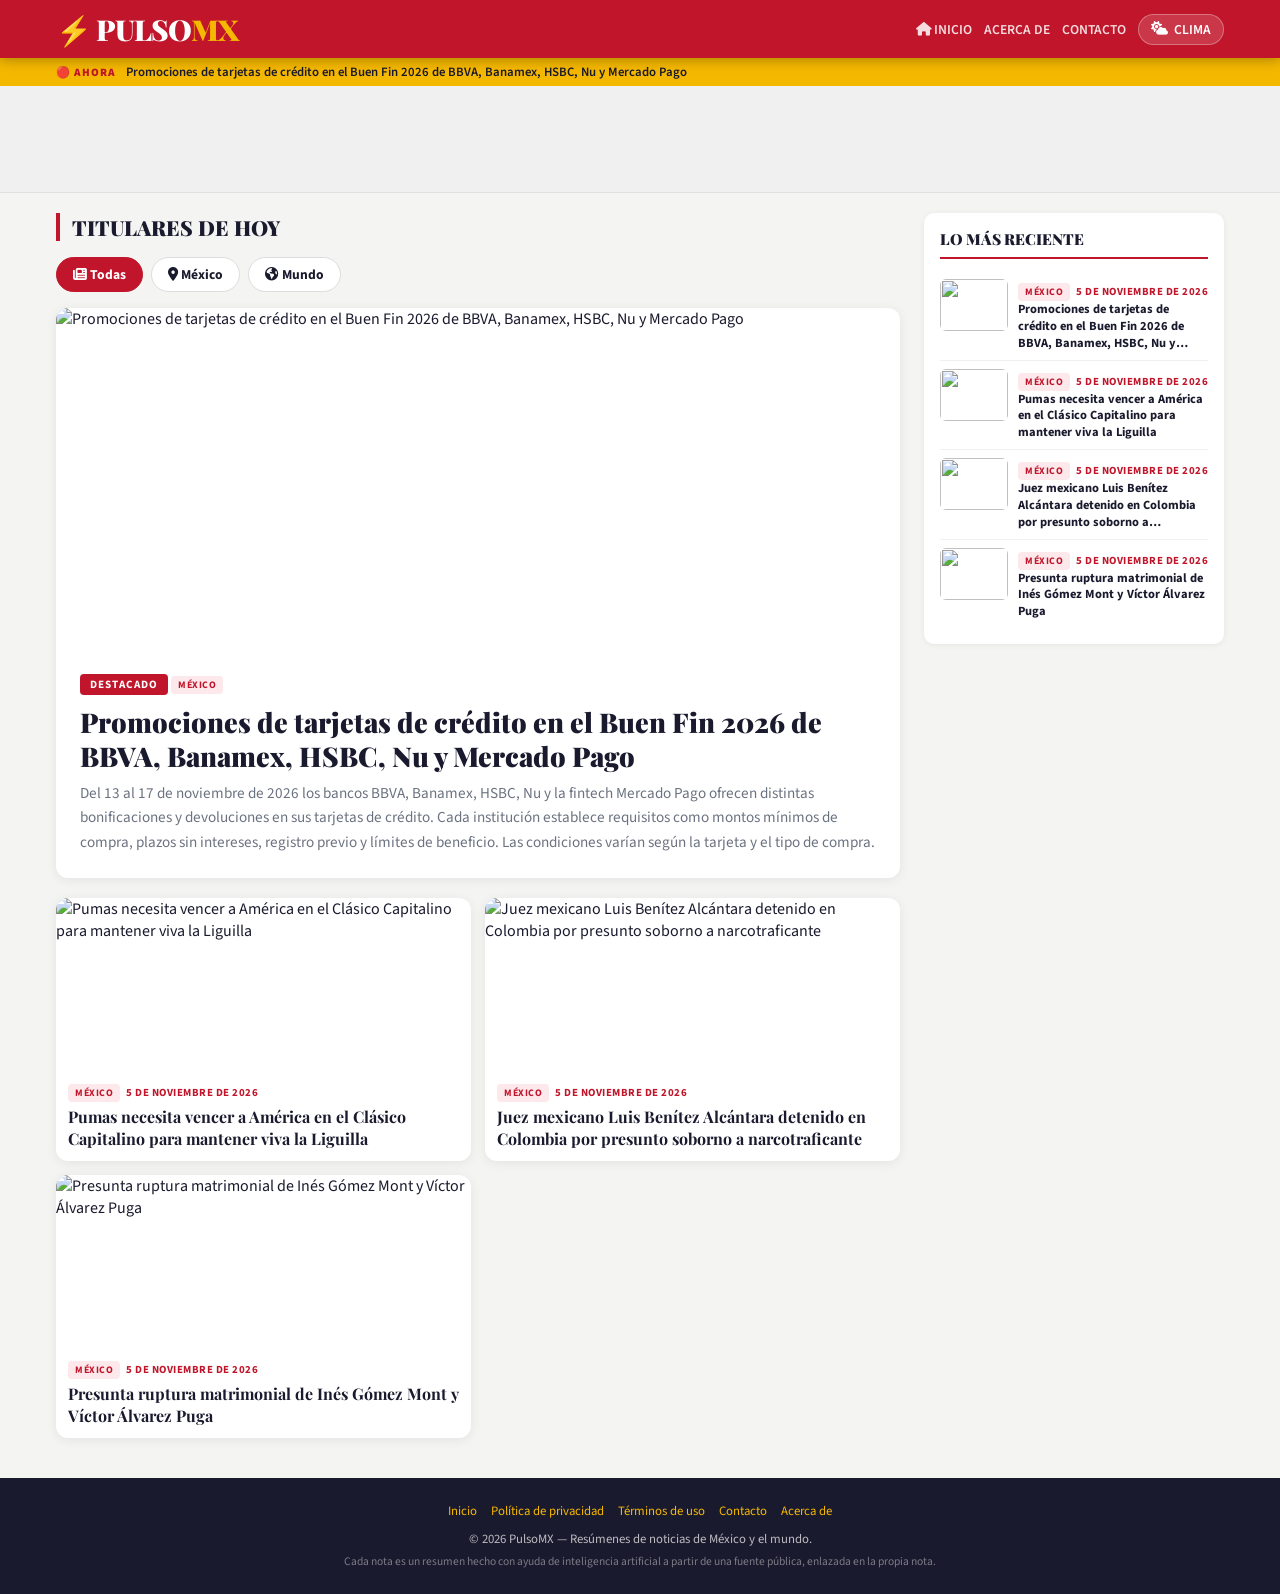
==== index.html @ 584ede92 "Noticias del mundo: secciones México y Mundo (2 + 2 por hora) Co-Authored-By: Claude Opus 5.5 <norep" ====
<!DOCTYPE html>
<html lang="es">
<head>
    <meta charset="UTF-8">
    <meta name="viewport" content="width=device-width, initial-scale=1.0">
    <title>PulsoMX | Noticias de México y el mundo</title>
    <meta name="description" content="PulsoMX: resúmenes de las noticias más importantes de México y el mundo, actualizados cada hora, con enlace a la fuente original.">
    <meta name="robots" content="index, follow">
    <meta property="og:type" content="website">
    <meta property="og:site_name" content="PulsoMX">
    <meta property="og:title" content="PulsoMX | Noticias de México y el mundo">
    <meta property="og:description" content="Resúmenes de las noticias más importantes de México y el mundo, actualizados cada hora.">
    <link rel="icon" href="data:image/svg+xml,%3Csvg xmlns='http://www.w3.org/2000/svg' viewBox='0 0 100 100'%3E%3Ctext y='.9em' font-size='90'%3E⚡%3C/text%3E%3C/svg%3E">
    <link rel="preconnect" href="https://fonts.googleapis.com">
    <link href="https://fonts.googleapis.com/css2?family=Playfair+Display:wght@700;900&family=Source+Sans+3:wght@400;600;700&display=swap" rel="stylesheet">
    <link rel="stylesheet" href="https://cdnjs.cloudflare.com/ajax/libs/font-awesome/6.4.0/css/all.min.css">
    <link rel="stylesheet" href="assets/estilos.css">
    <script async src="https://pagead2.googlesyndication.com/pagead/js/adsbygoogle.js?client=ca-pub-2125166334282472" crossorigin="anonymous"></script>
    <script src="assets/comun.js"></script>
</head>
<body>
    <div id="bloqueo"><div class="caja">
        <div class="bq-icono"></div><h2 class="bq-titulo"></h2><p class="bq-texto"></p>
        <button type="button" onclick="location.reload()">Ya lo desactivé — Reintentar</button>
    </div></div>

    <header>
        <div class="header-inner">
            <a href="index.html" class="logo">⚡ PULSO<span>MX</span></a>
            <nav class="header-nav">
                <a href="index.html"><i class="fa-solid fa-house"></i> <span class="hide-xs">Inicio</span></a>
                <a href="acerca.html" class="hide-xs">Acerca de</a>
                <a href="contacto.html" class="hide-xs">Contacto</a>
                <a href="clima.html" class="btn-clima"><i class="fa-solid fa-cloud-sun"></i> <span>Clima</span></a>
            </nav>
        </div>
    </header>

    <div class="ahora"><div class="ahora-inner"><b>🔴 Ahora</b><span id="ahora-texto">Cargando titulares...</span></div></div>

    <div class="ad-top"><div data-anuncio="728"></div><div data-anuncio="320"></div></div>

    <div class="contenedor">
        <main>
            <p class="titulo-seccion">Titulares de hoy</p>
            <div class="pestanas" role="group" aria-label="Sección">
                <button type="button" data-seccion="todas" aria-pressed="true"><i class="fa-solid fa-newspaper"></i> Todas</button>
                <button type="button" data-seccion="mexico" aria-pressed="false"><i class="fa-solid fa-location-dot"></i> México</button>
                <button type="button" data-seccion="mundo" aria-pressed="false"><i class="fa-solid fa-earth-americas"></i> Mundo</button>
            </div>
            <div id="destacada">
                <div class="hero-card">
                    <div class="skeleton" style="height:clamp(180px,35vw,340px);"></div>
                    <div class="cuerpo">
                        <div class="skeleton" style="height:18px;width:70px;margin-bottom:10px;"></div>
                        <div class="skeleton" style="height:32px;margin-bottom:8px;"></div>
                        <div class="skeleton" style="height:14px;"></div>
                    </div>
                </div>
            </div>
            <div id="lista" class="news-grid"></div>
        </main>

        <aside class="sidebar">
            <div class="widget">
                <p class="widget-titulo">Lo más reciente</p>
                <div id="lateral"></div>
            </div>
            <div class="ad-sidebar" data-anuncio="320"></div>
        </aside>
    </div>

    <footer>
        <div class="footer-links">
            <a href="index.html">Inicio</a>
            <a href="privacidad.html">Política de privacidad</a>
            <a href="terminos.html">Términos de uso</a>
            <a href="contacto.html">Contacto</a>
            <a href="acerca.html">Acerca de</a>
        </div>
        <p>© <span id="anio">2026</span> PulsoMX — Resúmenes de noticias de México y el mundo.</p>
        <p style="margin-top:5px;font-size:.72rem;opacity:.6;">Cada nota es un resumen hecho con ayuda de inteligencia artificial a partir de una fuente pública, enlazada en la propia nota.</p>
    </footer>

    <script>
        var todas = [];
        var e = Pulso.esc;
        var enlace = function (n) { return 'noticia.html?id=' + encodeURIComponent(n.id); };
        var etiqueta = function (n) {
            return '<span class="etiqueta-region' + (Pulso.seccionDe(n) === 'mundo' ? ' mundo' : '') + '">' + e(Pulso.etiquetaDe(n)) + '</span>';
        };

        function seccionActual() {
            var s = location.hash.replace('#', '');
            return s === 'mexico' || s === 'mundo' ? s : 'todas';
        }

        function pintar() {
            var seccion = seccionActual();
            document.querySelectorAll('.pestanas button').forEach(function (b) {
                b.setAttribute('aria-pressed', String(b.getAttribute('data-seccion') === seccion));
            });
            var noticias = seccion === 'todas' ? todas : todas.filter(function (n) { return Pulso.seccionDe(n) === seccion; });
            var destacada = document.getElementById('destacada');
            var cuadricula = document.getElementById('lista');
            if (!noticias.length) {
                destacada.innerHTML = '';
                cuadricula.innerHTML = '<p class="mensaje-vacio">' + (todas.length
                    ? 'Todavía no hay noticias en esta sección. El robot agrega nuevas cada hora.'
                    : 'Esperando la primera actualización automática de noticias…') + '</p>';
                return;
            }

            var h = noticias[0];
            destacada.innerHTML =
                '<a href="' + enlace(h) + '" class="hero-card">' +
                    '<img src="' + e(Pulso.imagenDe(h)) + '" alt="' + e(h.titulo) + '" referrerpolicy="no-referrer">' +
                    '<div class="cuerpo"><span class="etiqueta">Destacado</span> ' + etiqueta(h) +
                    '<h2>' + e(h.titulo) + '</h2><p>' + e(Pulso.soloTexto(h.resumen)) + '</p></div></a>';

            cuadricula.innerHTML = noticias.slice(1).map(function (n) {
                return '<a href="' + enlace(n) + '" class="news-card">' +
                    '<img src="' + e(Pulso.imagenDe(n)) + '" alt="' + e(n.titulo) + '" loading="lazy" referrerpolicy="no-referrer">' +
                    '<div class="cuerpo">' + etiqueta(n) + '<span class="fecha">' + e(Pulso.fechaBonita(n.fecha)) + '</span>' +
                    '<h3>' + e(n.titulo) + '</h3></div></a>';
            }).join('');
        }

        document.querySelectorAll('.pestanas button').forEach(function (b) {
            b.addEventListener('click', function () {
                var s = b.getAttribute('data-seccion');
                history.replaceState(null, '', s === 'todas' ? location.pathname : '#' + s);
                pintar();
            });
        });
        window.addEventListener('hashchange', pintar);

        Pulso.cargarNoticias().then(function (lista) {
            todas = lista.slice().reverse();
            document.getElementById('ahora-texto').textContent = todas.length ? todas[0].titulo : 'Pronto habrá noticias nuevas.';
            document.getElementById('lateral').innerHTML = todas.slice(0, 5).map(function (n) {
                return '<a href="' + enlace(n) + '" class="item-lateral">' +
                    '<img src="' + e(Pulso.imagenDe(n)) + '" alt="" loading="lazy" referrerpolicy="no-referrer">' +
                    '<div>' + etiqueta(n) + '<span class="fecha">' + e(Pulso.fechaBonita(n.fecha)) + '</span><h4>' + e(n.titulo) + '</h4></div></a>';
            }).join('');
            pintar();
        }).catch(function () {
            document.getElementById('destacada').innerHTML = '';
            document.getElementById('lista').innerHTML = '<p class="mensaje-vacio">No se pudieron cargar las noticias. Intenta de nuevo en un momento.</p>';
        });
    </script>
</body>
</html>
---- assets/estilos.css ----
:root { --rojo:#c0152a; --rojo-oscuro:#8b0f1e; --amarillo:#f5b800; --gris:#f4f4f2; --texto:#1a1a2e; --texto-suave:#6b7280; }
*,*::before,*::after { box-sizing:border-box; margin:0; padding:0; }
html { -webkit-text-size-adjust:100%; text-size-adjust:100%; }
body { font-family:'Source Sans 3',sans-serif; background:var(--gris); color:var(--texto); min-width:320px; overflow-x:hidden; }
img { max-width:100%; height:auto; display:block; }

/* Encabezado */
header { background:var(--rojo); position:sticky; top:0; z-index:100; box-shadow:0 2px 12px rgba(0,0,0,.3); }
.header-inner { max-width:1200px; margin:0 auto; display:flex; align-items:center; justify-content:space-between; padding:10px 16px; gap:12px; }
.logo { font-family:'Playfair Display',serif; font-size:clamp(1.2rem,4vw,1.8rem); font-weight:900; color:#fff; text-decoration:none; letter-spacing:-1px; white-space:nowrap; flex-shrink:0; }
.logo span { color:var(--amarillo); }
.header-nav { display:flex; gap:12px; align-items:center; flex-wrap:wrap; justify-content:flex-end; }
.header-nav a { color:rgba(255,255,255,.85); text-decoration:none; font-size:clamp(.7rem,2vw,.85rem); font-weight:600; text-transform:uppercase; white-space:nowrap; }
.header-nav a:hover { color:var(--amarillo); }
.btn-clima { background:rgba(255,255,255,.15); border:1px solid rgba(255,255,255,.3); color:#fff!important; padding:5px 12px; border-radius:20px; display:flex; align-items:center; gap:6px; }
@media (max-width:480px) { .header-nav .hide-xs { display:none; } }

/* Anuncios */
.ad-top { text-align:center; padding:8px; background:#f0f0f0; border-bottom:1px solid #e0e0e0; overflow:hidden; min-height:10px; }
.ad-top [data-anuncio="728"] { display:flex; justify-content:center; }
.ad-top [data-anuncio="320"] { display:none; justify-content:center; }
@media (max-width:767px) { .ad-top [data-anuncio="728"] { display:none; } .ad-top [data-anuncio="320"] { display:flex; } }
.ad-sidebar { display:flex; justify-content:center; overflow:hidden; margin-bottom:18px; }
.ad-nativo { margin:24px 0; overflow:hidden; }

/* Diseño */
.contenedor { max-width:1200px; margin:20px auto; padding:0 16px; display:grid; grid-template-columns:minmax(0,1fr) 300px; gap:24px; }
@media (max-width:960px) { .contenedor { grid-template-columns:minmax(0,1fr); } .sidebar { display:none; } }
.titulo-seccion { font-family:'Playfair Display',serif; font-size:clamp(1rem,3vw,1.3rem); font-weight:900; border-left:4px solid var(--rojo); padding-left:12px; margin-bottom:16px; text-transform:uppercase; }

/* Tarjetas */
.hero-card, .news-card, .related-card { background:#fff; border-radius:12px; overflow:hidden; box-shadow:0 2px 12px rgba(0,0,0,.07); text-decoration:none; color:inherit; display:block; transition:transform .2s, box-shadow .2s; }
.hero-card:hover, .news-card:hover, .related-card:hover { transform:translateY(-2px); box-shadow:0 8px 24px rgba(0,0,0,.12); }
.hero-card { margin-bottom:20px; }
.hero-card img { width:100%; height:clamp(180px,35vw,340px); object-fit:cover; }
.hero-card .cuerpo { padding:clamp(14px,3vw,24px); }
.etiqueta { background:var(--rojo); color:#fff; font-size:.7rem; font-weight:700; letter-spacing:1px; text-transform:uppercase; padding:3px 10px; border-radius:4px; display:inline-block; margin-bottom:10px; }
.hero-card h2 { font-family:'Playfair Display',serif; font-size:clamp(1.1rem,3.5vw,1.7rem); font-weight:900; line-height:1.25; margin-bottom:8px; }
.hero-card p { color:var(--texto-suave); font-size:clamp(.82rem,2vw,.95rem); line-height:1.6; display:-webkit-box; -webkit-line-clamp:3; -webkit-box-orient:vertical; overflow:hidden; }
.news-grid, .related-grid { display:grid; grid-template-columns:repeat(2,minmax(0,1fr)); gap:14px; }
@media (max-width:500px) { .news-grid, .related-grid { grid-template-columns:minmax(0,1fr); } }
.news-card img, .related-card img { width:100%; height:clamp(130px,20vw,170px); object-fit:cover; }
.news-card .cuerpo, .related-card .cuerpo { padding:12px; }
.fecha { font-size:.68rem; color:var(--rojo); font-weight:700; text-transform:uppercase; letter-spacing:.5px; }
.news-card h3, .related-card h4 { font-family:'Playfair Display',serif; font-size:clamp(.85rem,2.2vw,1rem); font-weight:700; line-height:1.35; margin-top:4px; display:-webkit-box; -webkit-line-clamp:3; -webkit-box-orient:vertical; overflow:hidden; }

/* Pestañas de sección */
.pestanas { display:flex; gap:8px; margin-bottom:16px; flex-wrap:wrap; }
.pestanas button { font:inherit; font-weight:700; font-size:.85rem; padding:7px 16px; border-radius:20px; border:1px solid #ddd; background:#fff; color:var(--texto); cursor:pointer; }
.pestanas button[aria-pressed="true"] { background:var(--rojo); border-color:var(--rojo); color:#fff; }
.etiqueta-region { display:inline-block; font-size:.62rem; font-weight:700; text-transform:uppercase; letter-spacing:.5px; padding:2px 7px; border-radius:4px; background:#fde8eb; color:var(--rojo); margin-right:6px; }
.etiqueta-region.mundo { background:#e6effd; color:#1d4ed8; }

/* Barra lateral */
.widget { background:#fff; border-radius:10px; padding:16px; margin-bottom:18px; box-shadow:0 1px 6px rgba(0,0,0,.06); }
.widget-titulo { font-family:'Playfair Display',serif; font-size:.95rem; font-weight:900; border-bottom:2px solid var(--rojo); padding-bottom:8px; margin-bottom:12px; text-transform:uppercase; }
.item-lateral { display:flex; gap:10px; align-items:flex-start; padding:8px 0; border-bottom:1px solid #f0f0f0; text-decoration:none; color:inherit; }
.item-lateral:last-child { border-bottom:none; }
.item-lateral img { width:68px; height:52px; object-fit:cover; border-radius:6px; flex-shrink:0; }
.item-lateral h4 { font-size:.78rem; font-weight:700; line-height:1.35; display:-webkit-box; -webkit-line-clamp:3; -webkit-box-orient:vertical; overflow:hidden; }

/* Barra "Ahora" */
.ahora { background:var(--amarillo); padding:5px 0; overflow:hidden; }
.ahora-inner { max-width:1200px; margin:0 auto; padding:0 16px; display:flex; gap:10px; align-items:center; }
.ahora b { font-weight:900; font-size:.7rem; text-transform:uppercase; letter-spacing:1px; color:var(--rojo); flex-shrink:0; }
.ahora span { font-size:.8rem; font-weight:600; white-space:nowrap; overflow:hidden; text-overflow:ellipsis; min-width:0; }

/* Páginas de texto (privacidad, términos...) */
.pagina-texto { max-width:820px; margin:24px auto; padding:clamp(18px,4vw,36px); background:#fff; border-radius:12px; box-shadow:0 2px 12px rgba(0,0,0,.07); line-height:1.75; }
.pagina-texto h1 { font-family:'Playfair Display',serif; font-size:clamp(1.4rem,4vw,2rem); margin-bottom:6px; }
.pagina-texto h2 { font-family:'Playfair Display',serif; font-size:1.15rem; margin:22px 0 8px; }
.pagina-texto p, .pagina-texto li { margin-bottom:10px; color:#2d2d2d; }
.pagina-texto ul { padding-left:22px; }
.pagina-texto a { color:var(--rojo); }
.pagina-texto .nota { color:var(--texto-suave); font-size:.85rem; }

/* Pie */
footer { background:var(--texto); color:rgba(255,255,255,.7); margin-top:40px; padding:24px 16px; text-align:center; font-size:clamp(.72rem,2vw,.8rem); }
footer a { color:var(--amarillo); text-decoration:none; }
.footer-links { display:flex; justify-content:center; gap:14px; margin-bottom:10px; flex-wrap:wrap; }

/* Cargando */
.skeleton { background:linear-gradient(90deg,#e0e0e0 25%,#ebebeb 50%,#e0e0e0 75%); background-size:200% 100%; animation:brillo 1.5s infinite; border-radius:8px; }
@keyframes brillo { 0% { background-position:200% 0; } 100% { background-position:-200% 0; } }
.mensaje-vacio { color:#888; padding:40px 16px; text-align:center; grid-column:1/-1; }

/* Aviso de bloqueador / VPN */
#bloqueo { display:none; position:fixed; inset:0; background:rgba(15,23,42,.97); z-index:999999; align-items:center; justify-content:center; padding:20px; }
#bloqueo.activo { display:flex; }
#bloqueo .caja { background:#1e293b; border:1px solid #334155; border-radius:20px; padding:36px 28px; max-width:440px; width:100%; text-align:center; color:#f1f5f9; }
#bloqueo .bq-icono { font-size:3rem; margin-bottom:12px; }
#bloqueo .bq-titulo { font-size:1.4rem; font-weight:800; margin-bottom:10px; }
#bloqueo .bq-texto { color:#94a3b8; font-size:.9rem; line-height:1.5; margin-bottom:20px; }
#bloqueo button { width:100%; background:#9333ea; color:#fff; font-weight:700; padding:12px; border-radius:12px; border:none; cursor:pointer; font-size:.9rem; }
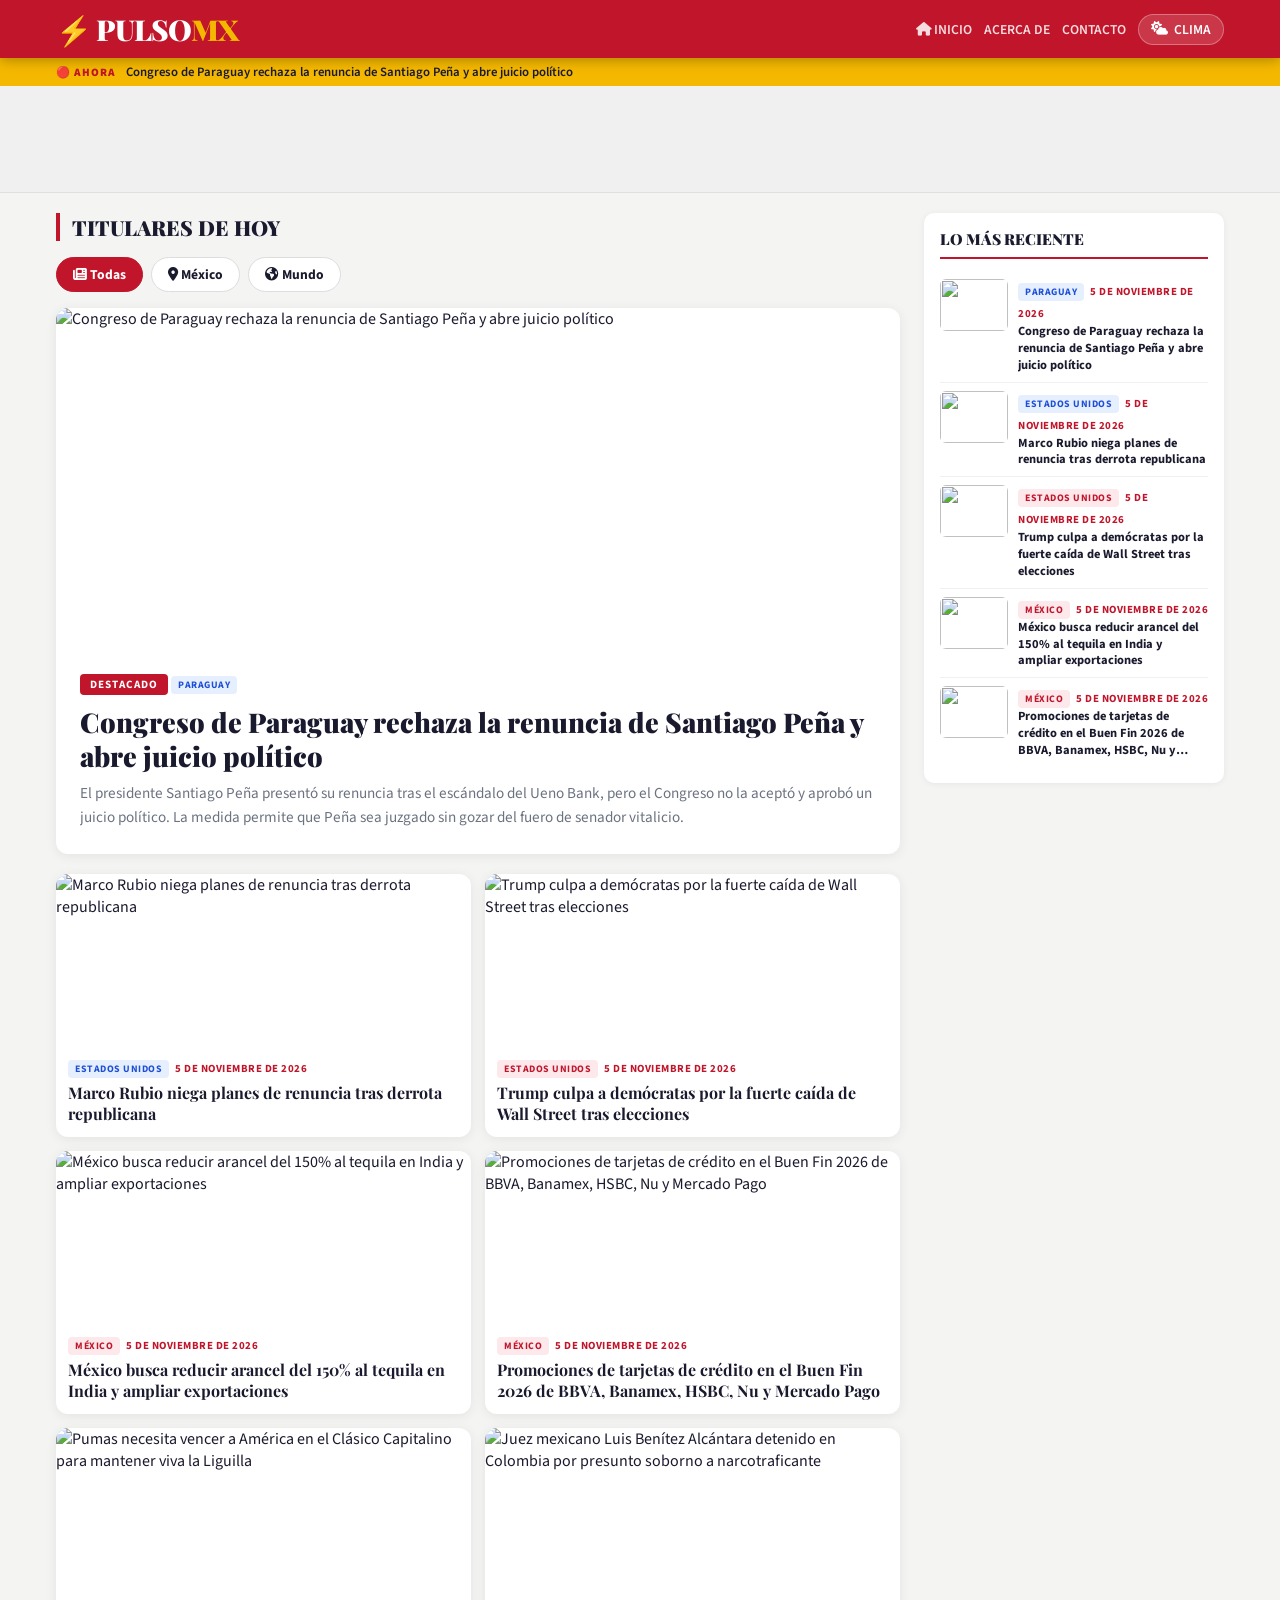
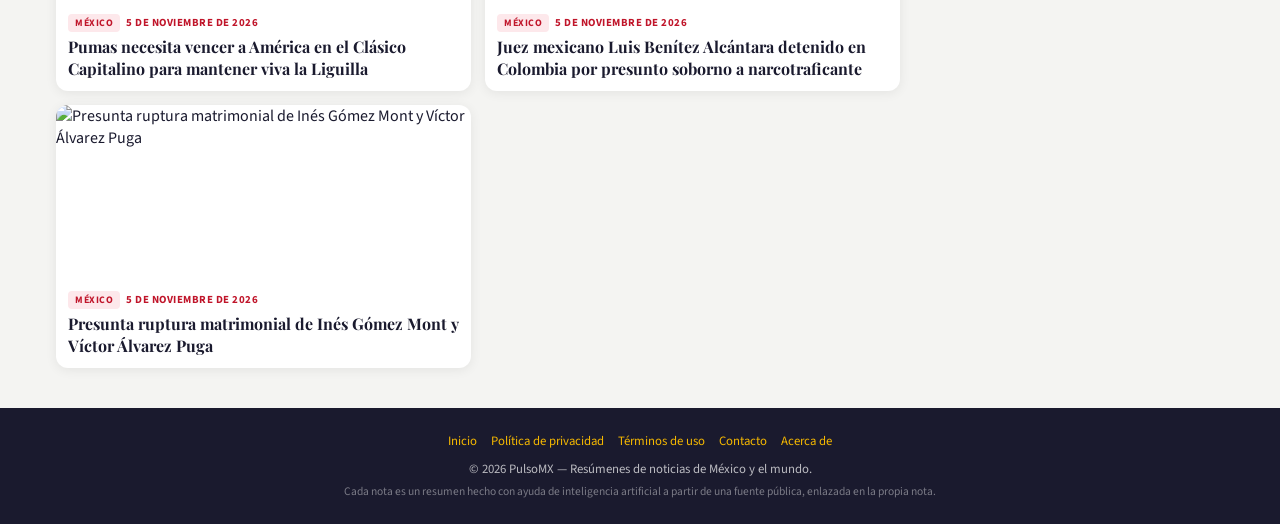
==== commit a89252b9: "Anuncios de la cuenta nueva de Adsterra (banners, nativo y Social Bar) Co-Authored-By: Claude Opus 5" ====
--- a/index.html
+++ b/index.html
@@ -66,7 +66,7 @@
                 <p class="widget-titulo">Lo más reciente</p>
                 <div id="lateral"></div>
             </div>
-            <div class="ad-sidebar" data-anuncio="320"></div>
+            <div class="ad-sidebar" data-anuncio="300"></div>
         </aside>
     </div>
 
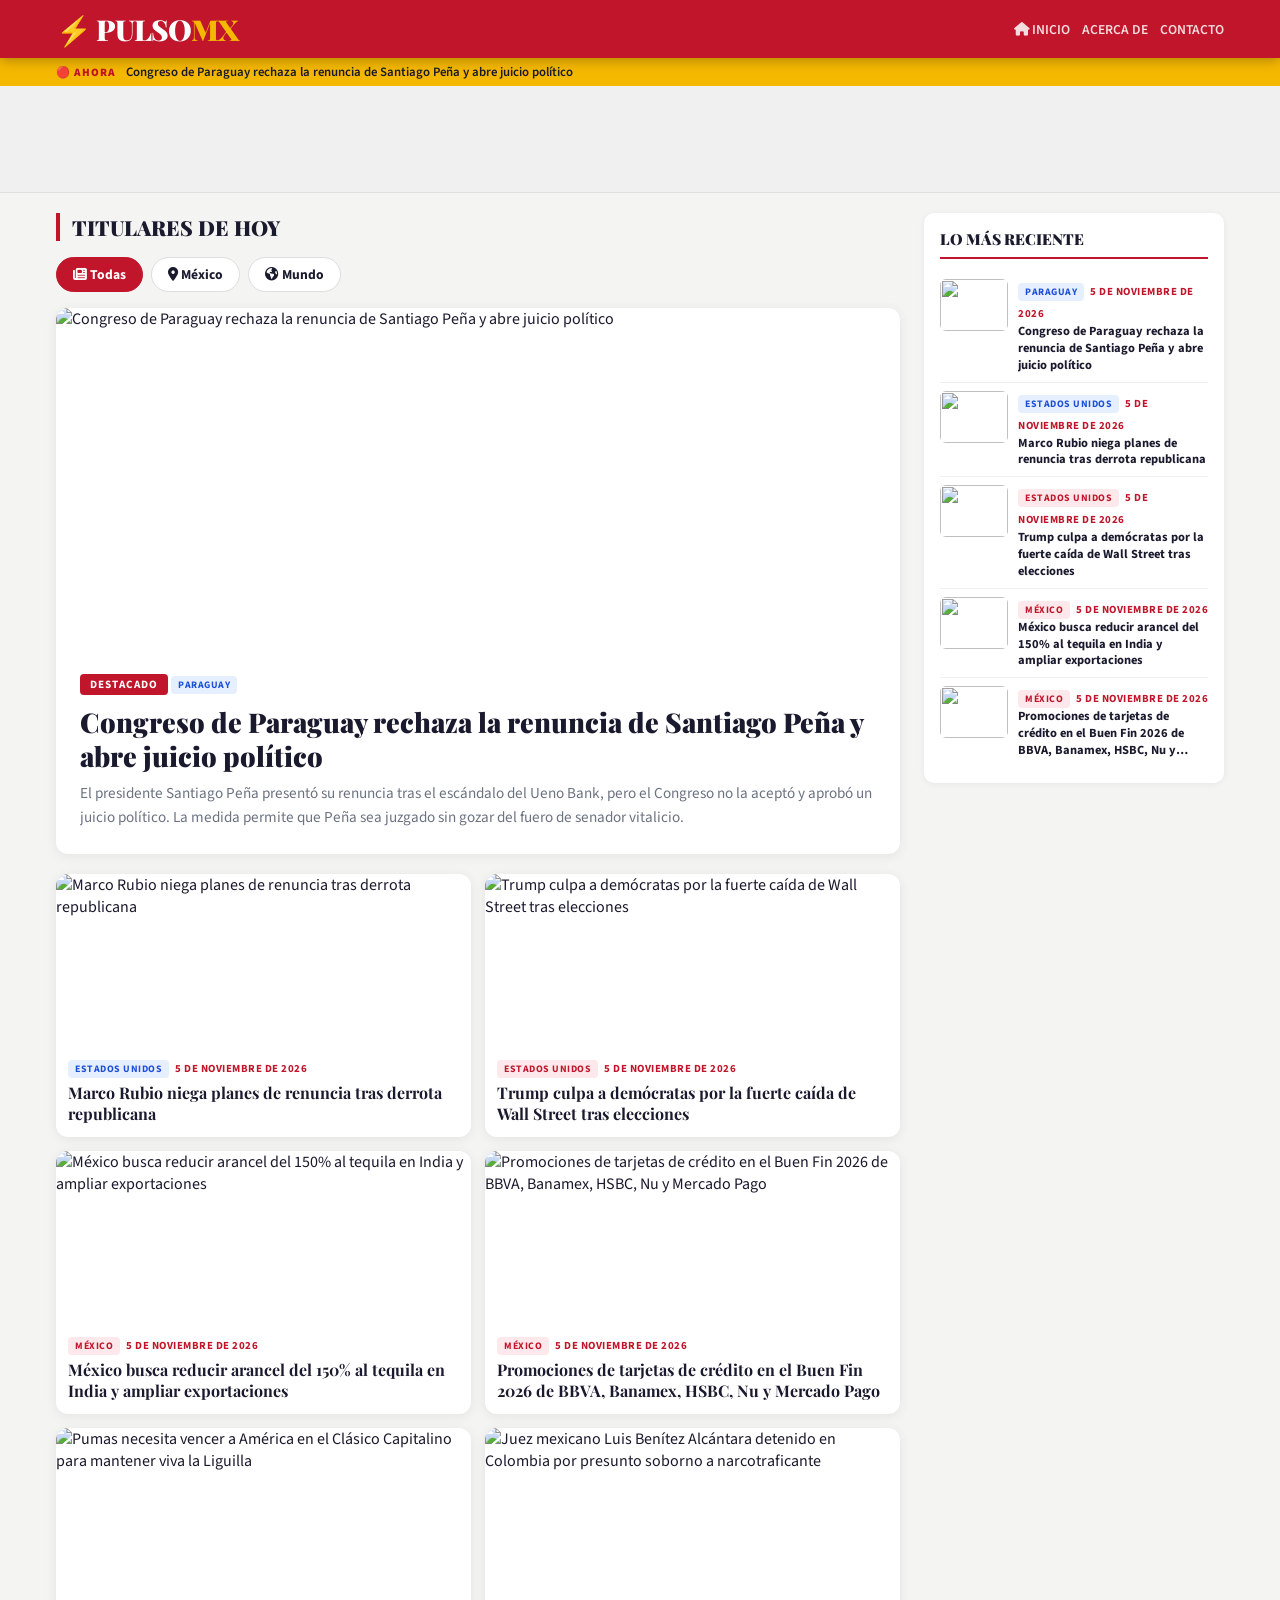
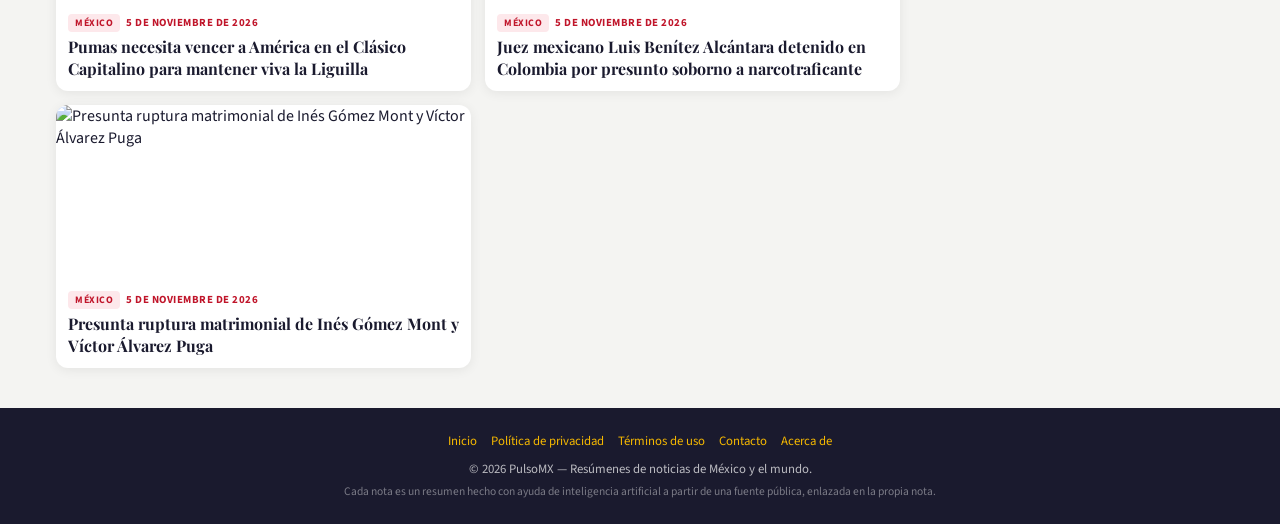
==== commit d46ff597: "Quitar la sección de clima Co-Authored-By: Claude Opus 5.5 <noreply@anthropic.com>" ====
--- a/index.html
+++ b/index.html
@@ -31,7 +31,6 @@
                 <a href="index.html"><i class="fa-solid fa-house"></i> <span class="hide-xs">Inicio</span></a>
                 <a href="acerca.html" class="hide-xs">Acerca de</a>
                 <a href="contacto.html" class="hide-xs">Contacto</a>
-                <a href="clima.html" class="btn-clima"><i class="fa-solid fa-cloud-sun"></i> <span>Clima</span></a>
             </nav>
         </div>
     </header>
--- a/assets/estilos.css
+++ b/assets/estilos.css
@@ -12,7 +12,6 @@
 .header-nav { display:flex; gap:12px; align-items:center; flex-wrap:wrap; justify-content:flex-end; }
 .header-nav a { color:rgba(255,255,255,.85); text-decoration:none; font-size:clamp(.7rem,2vw,.85rem); font-weight:600; text-transform:uppercase; white-space:nowrap; }
 .header-nav a:hover { color:var(--amarillo); }
-.btn-clima { background:rgba(255,255,255,.15); border:1px solid rgba(255,255,255,.3); color:#fff!important; padding:5px 12px; border-radius:20px; display:flex; align-items:center; gap:6px; }
 @media (max-width:480px) { .header-nav .hide-xs { display:none; } }
 
 /* Anuncios */
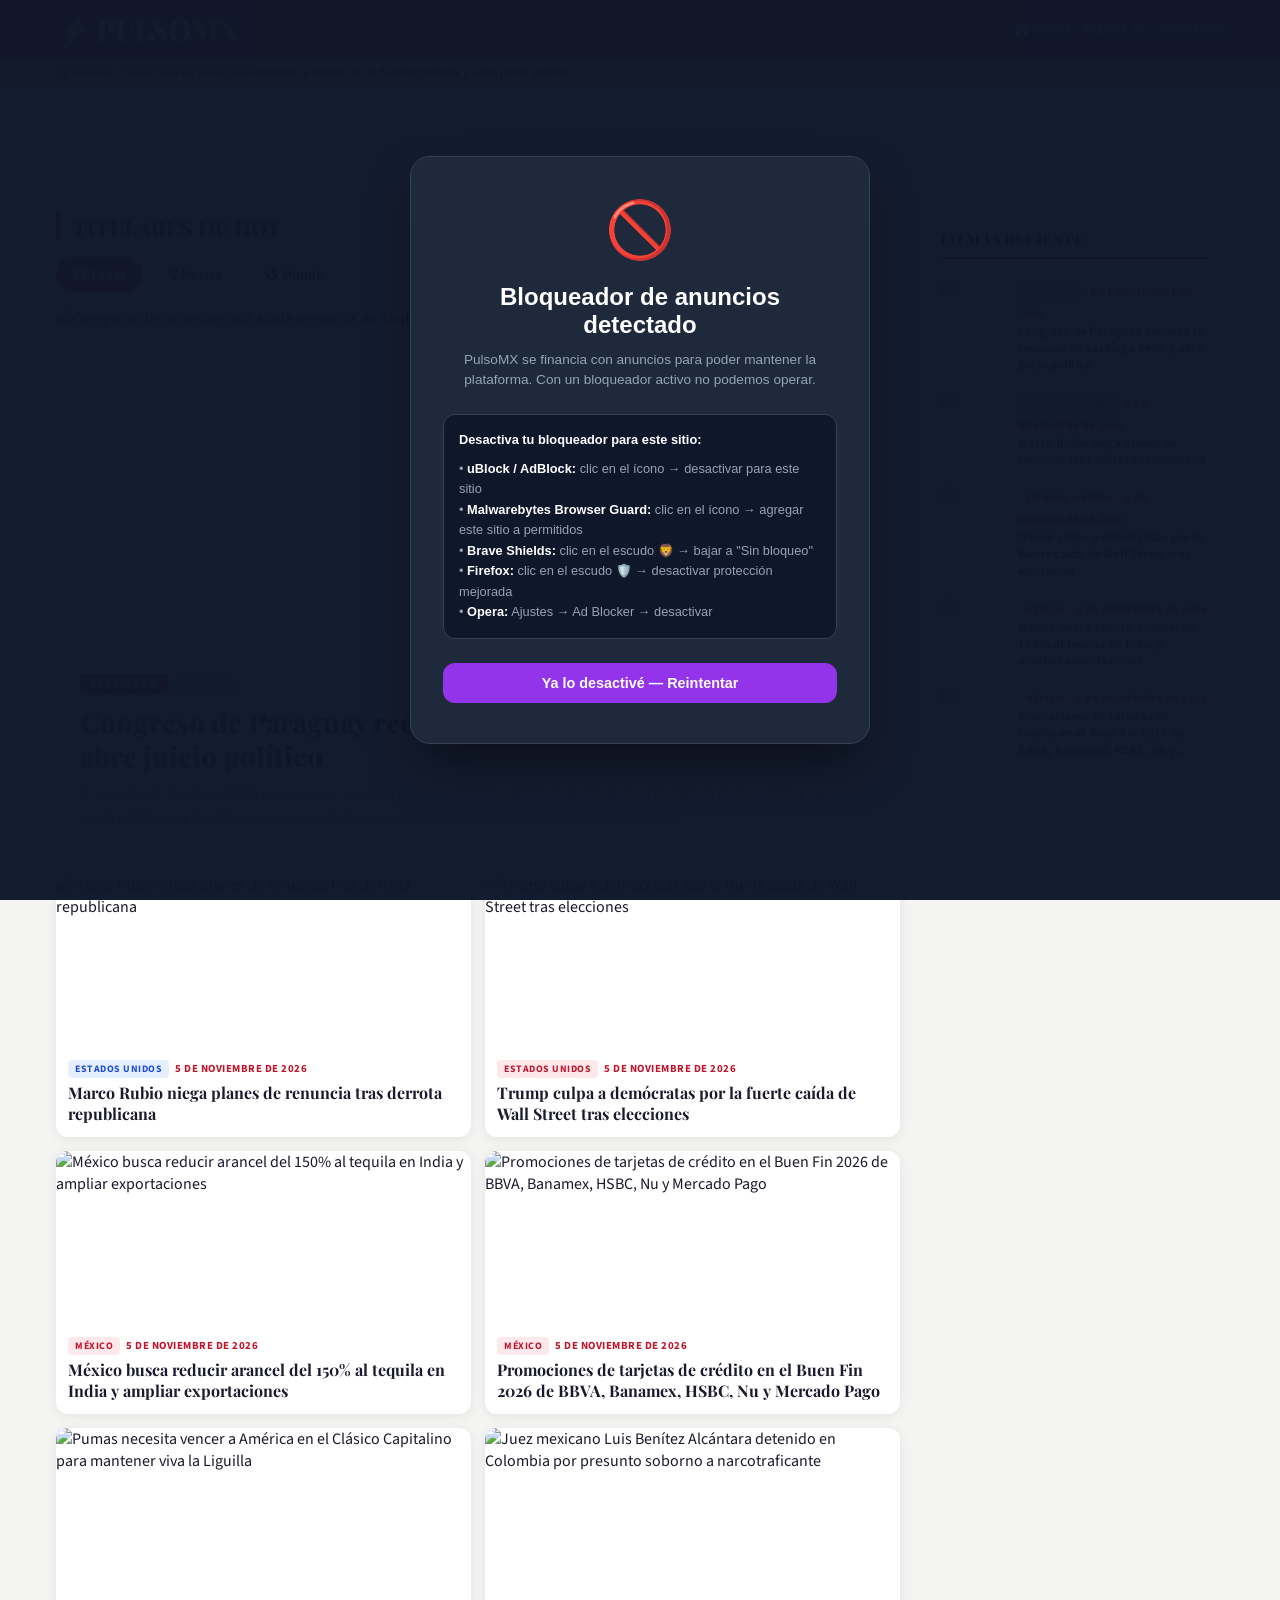
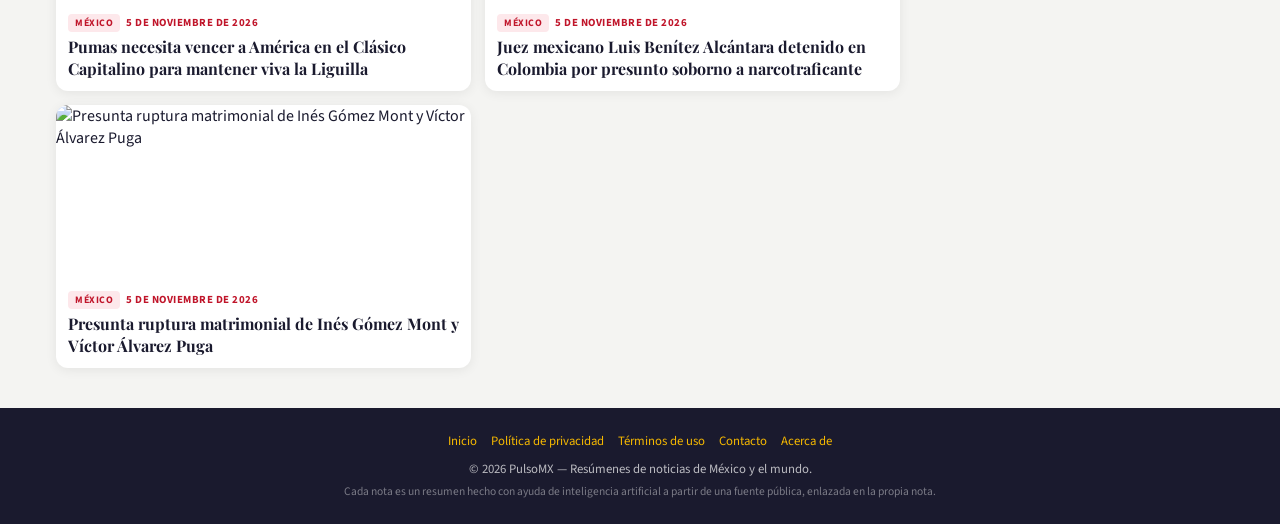
==== commit 1d52b978: "Bloqueo: diseño original y la VPN se revisa primero Co-Authored-By: Claude Opus 5.5 <noreply@anthrop" ====
--- a/index.html
+++ b/index.html
@@ -19,10 +19,15 @@
     <script src="assets/comun.js"></script>
 </head>
 <body>
-    <div id="bloqueo"><div class="caja">
-        <div class="bq-icono"></div><h2 class="bq-titulo"></h2><p class="bq-texto"></p>
-        <button type="button" onclick="location.reload()">Ya lo desactivé — Reintentar</button>
-    </div></div>
+    <div id="bloqueo-overlay">
+        <div id="bloqueo-card">
+            <div id="bloqueo-icono">🛡️</div>
+            <h2 id="bloqueo-titulo">Acceso bloqueado</h2>
+            <p id="bloqueo-mensaje"></p>
+            <div id="bloqueo-instrucciones-box"><p id="bloqueo-instrucciones"></p></div>
+            <button type="button" id="btn-reintentar">Ya lo desactivé — Reintentar</button>
+        </div>
+    </div>
 
     <header>
         <div class="header-inner">
--- a/assets/estilos.css
+++ b/assets/estilos.css
@@ -83,11 +83,15 @@
 @keyframes brillo { 0% { background-position:200% 0; } 100% { background-position:-200% 0; } }
 .mensaje-vacio { color:#888; padding:40px 16px; text-align:center; grid-column:1/-1; }
 
-/* Aviso de bloqueador / VPN */
-#bloqueo { display:none; position:fixed; inset:0; background:rgba(15,23,42,.97); z-index:999999; align-items:center; justify-content:center; padding:20px; }
-#bloqueo.activo { display:flex; }
-#bloqueo .caja { background:#1e293b; border:1px solid #334155; border-radius:20px; padding:36px 28px; max-width:440px; width:100%; text-align:center; color:#f1f5f9; }
-#bloqueo .bq-icono { font-size:3rem; margin-bottom:12px; }
-#bloqueo .bq-titulo { font-size:1.4rem; font-weight:800; margin-bottom:10px; }
-#bloqueo .bq-texto { color:#94a3b8; font-size:.9rem; line-height:1.5; margin-bottom:20px; }
-#bloqueo button { width:100%; background:#9333ea; color:#fff; font-weight:700; padding:12px; border-radius:12px; border:none; cursor:pointer; font-size:.9rem; }
+/* Aviso de bloqueador / VPN (diseño original de PulsoMX) */
+#bloqueo-overlay { display:none; position:fixed; inset:0; overflow-y:auto; background:rgba(15,23,42,.98); z-index:999999; align-items:center; justify-content:center; padding:20px; font-family:sans-serif; }
+#bloqueo-overlay.activo { display:flex; }
+#bloqueo-card { margin:auto; background:#1e293b; border:1px solid #334155; border-radius:20px; padding:40px 32px; max-width:460px; width:100%; text-align:center; color:#f1f5f9; box-shadow:0 25px 50px -12px rgba(0,0,0,.5); }
+#bloqueo-icono { font-size:3.5rem; margin-bottom:1.2rem; }
+#bloqueo-titulo { font-size:1.5rem; font-weight:800; color:#fff; margin-bottom:.7rem; }
+#bloqueo-mensaje { color:#94a3b8; font-size:.85rem; line-height:1.5; margin-bottom:1.5rem; }
+#bloqueo-instrucciones-box { background:#0f172a; border:1px solid #334155; border-radius:12px; padding:15px; font-size:.8rem; color:#94a3b8; text-align:left; margin-bottom:1.5rem; line-height:1.6; }
+#bloqueo-instrucciones-box b, #bloqueo-instrucciones-box strong { color:#fff; }
+#btn-reintentar { width:100%; background:#9333ea; color:#fff; font-weight:bold; padding:12px; border-radius:12px; border:none; cursor:pointer; font-size:.9rem; transition:background .2s; }
+#btn-reintentar:hover { background:#7e22ce; }
+#btn-reintentar:disabled { opacity:.6; cursor:wait; }
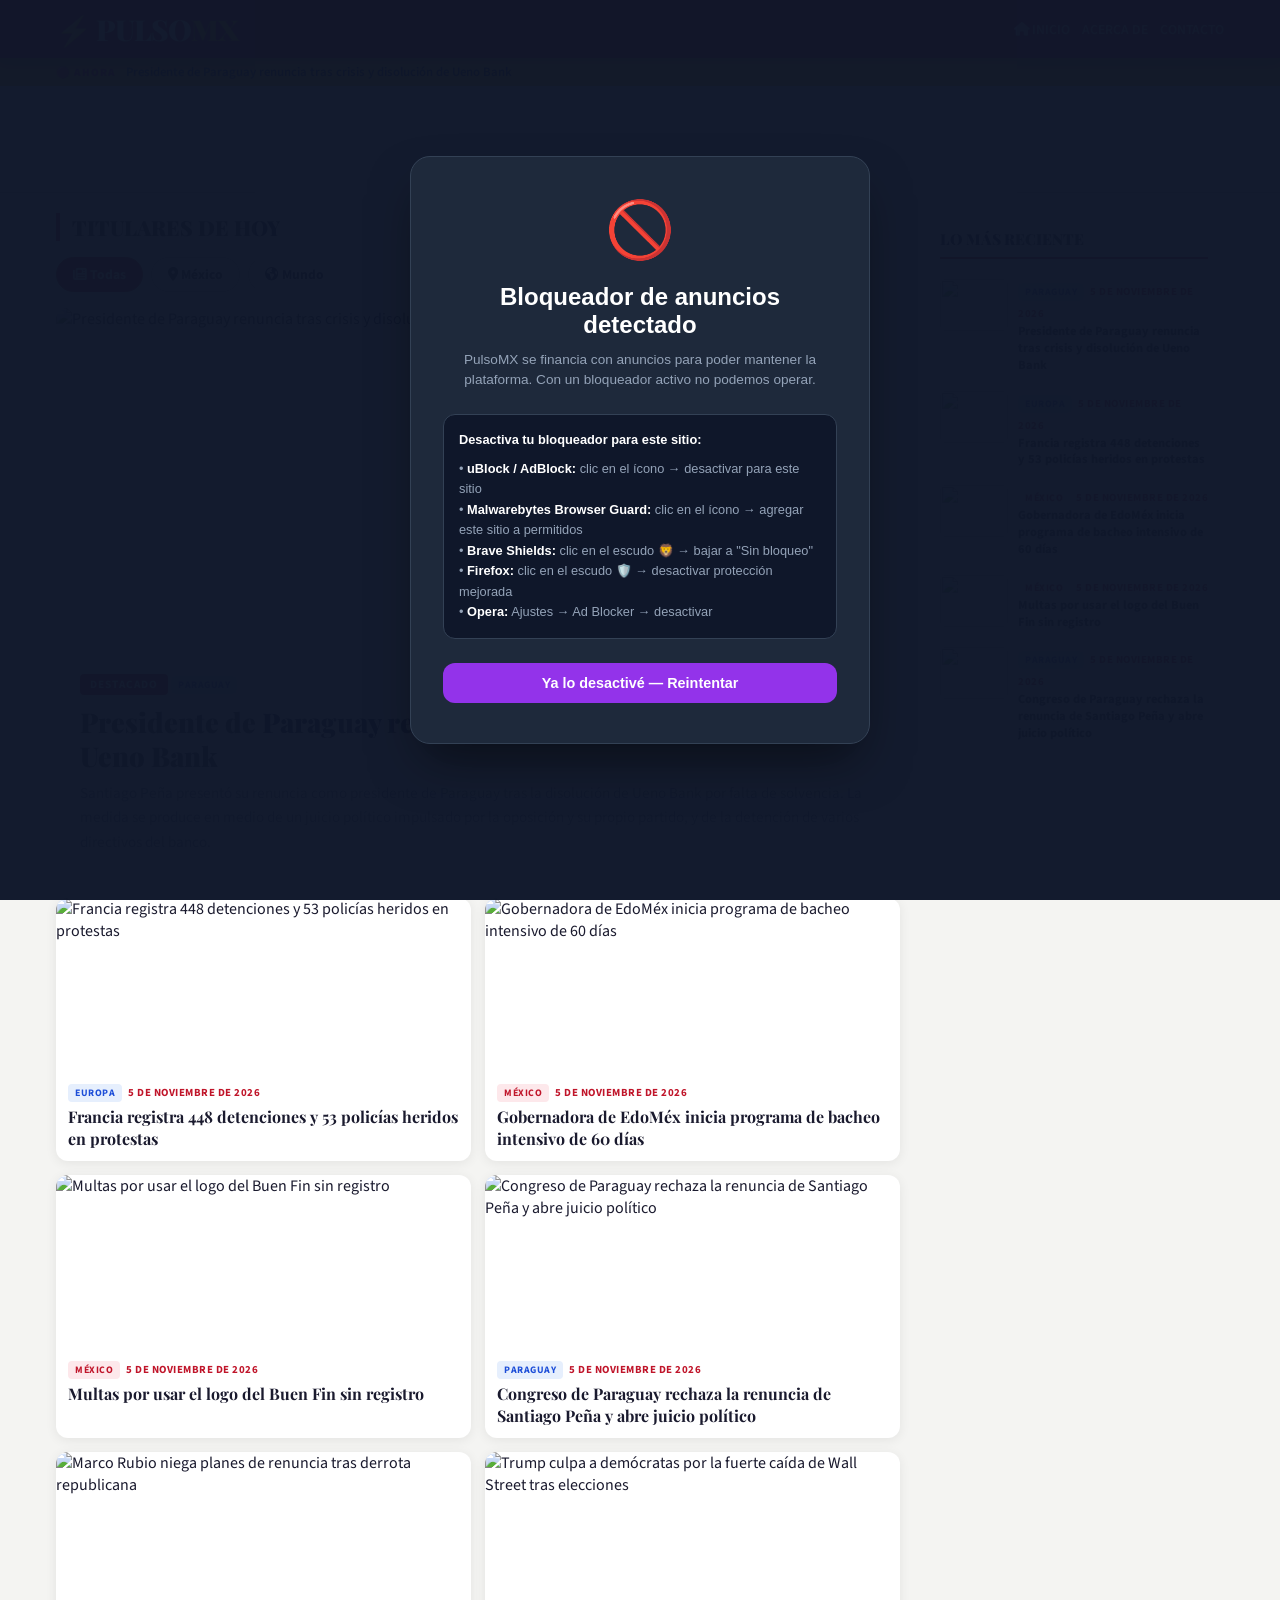
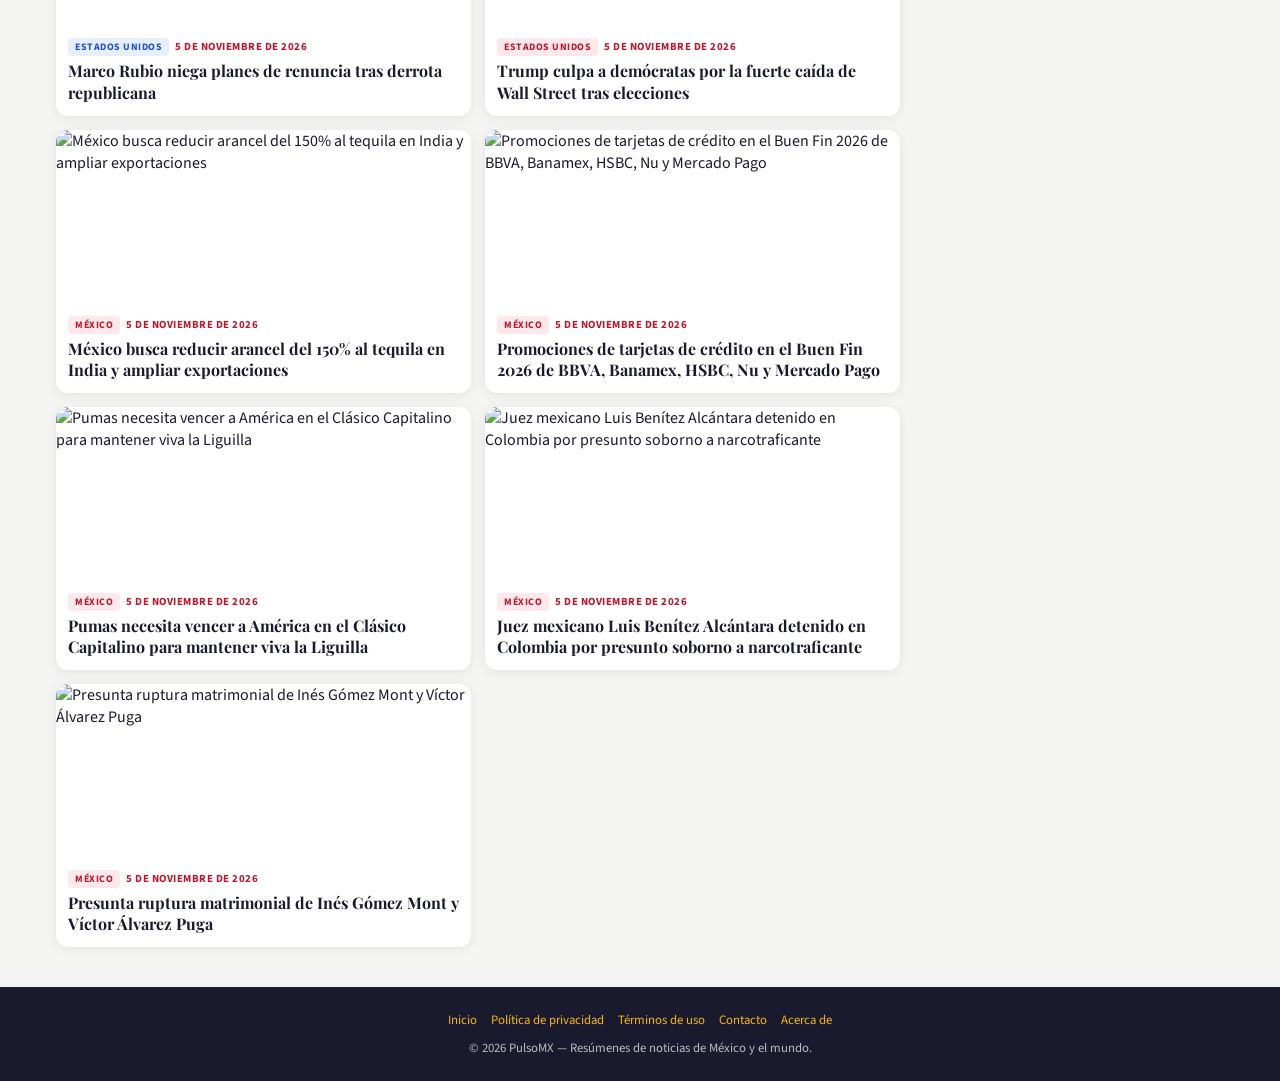
==== commit dacf7710: "Quitar la nota de IA del pie de la portada Co-Authored-By: Claude Opus 5.5 <noreply@anthropic.com>" ====
--- a/index.html
+++ b/index.html
@@ -83,7 +83,6 @@
             <a href="acerca.html">Acerca de</a>
         </div>
         <p>© <span id="anio">2026</span> PulsoMX — Resúmenes de noticias de México y el mundo.</p>
-        <p style="margin-top:5px;font-size:.72rem;opacity:.6;">Cada nota es un resumen hecho con ayuda de inteligencia artificial a partir de una fuente pública, enlazada en la propia nota.</p>
     </footer>
 
     <script>
--- a/assets/estilos.css
+++ b/assets/estilos.css
@@ -84,7 +84,7 @@
 .mensaje-vacio { color:#888; padding:40px 16px; text-align:center; grid-column:1/-1; }
 
 /* Aviso de bloqueador / VPN (diseño original de PulsoMX) */
-#bloqueo-overlay { display:none; position:fixed; inset:0; overflow-y:auto; background:rgba(15,23,42,.98); z-index:999999; align-items:center; justify-content:center; padding:20px; font-family:sans-serif; }
+#bloqueo-overlay { display:none; position:fixed; inset:0; overflow-y:auto; background:rgba(15,23,42,.98); z-index:2147483647; align-items:center; justify-content:center; padding:20px; font-family:sans-serif; -webkit-overflow-scrolling:touch; overscroll-behavior:contain; }
 #bloqueo-overlay.activo { display:flex; }
 #bloqueo-card { margin:auto; background:#1e293b; border:1px solid #334155; border-radius:20px; padding:40px 32px; max-width:460px; width:100%; text-align:center; color:#f1f5f9; box-shadow:0 25px 50px -12px rgba(0,0,0,.5); }
 #bloqueo-icono { font-size:3.5rem; margin-bottom:1.2rem; }
@@ -95,3 +95,12 @@
 #btn-reintentar { width:100%; background:#9333ea; color:#fff; font-weight:bold; padding:12px; border-radius:12px; border:none; cursor:pointer; font-size:.9rem; transition:background .2s; }
 #btn-reintentar:hover { background:#7e22ce; }
 #btn-reintentar:disabled { opacity:.6; cursor:wait; }
+@media (max-width:480px), (max-height:700px) {
+    #bloqueo-overlay { padding:12px; }
+    #bloqueo-card { padding:22px 18px; border-radius:16px; }
+    #bloqueo-icono { font-size:2.4rem; margin-bottom:.6rem; }
+    #bloqueo-titulo { font-size:1.2rem; margin-bottom:.5rem; }
+    #bloqueo-mensaje { font-size:.8rem; margin-bottom:1rem; }
+    #bloqueo-instrucciones-box { padding:12px; font-size:.75rem; line-height:1.5; margin-bottom:1rem; }
+    #btn-reintentar { padding:12px; font-size:.88rem; }
+}
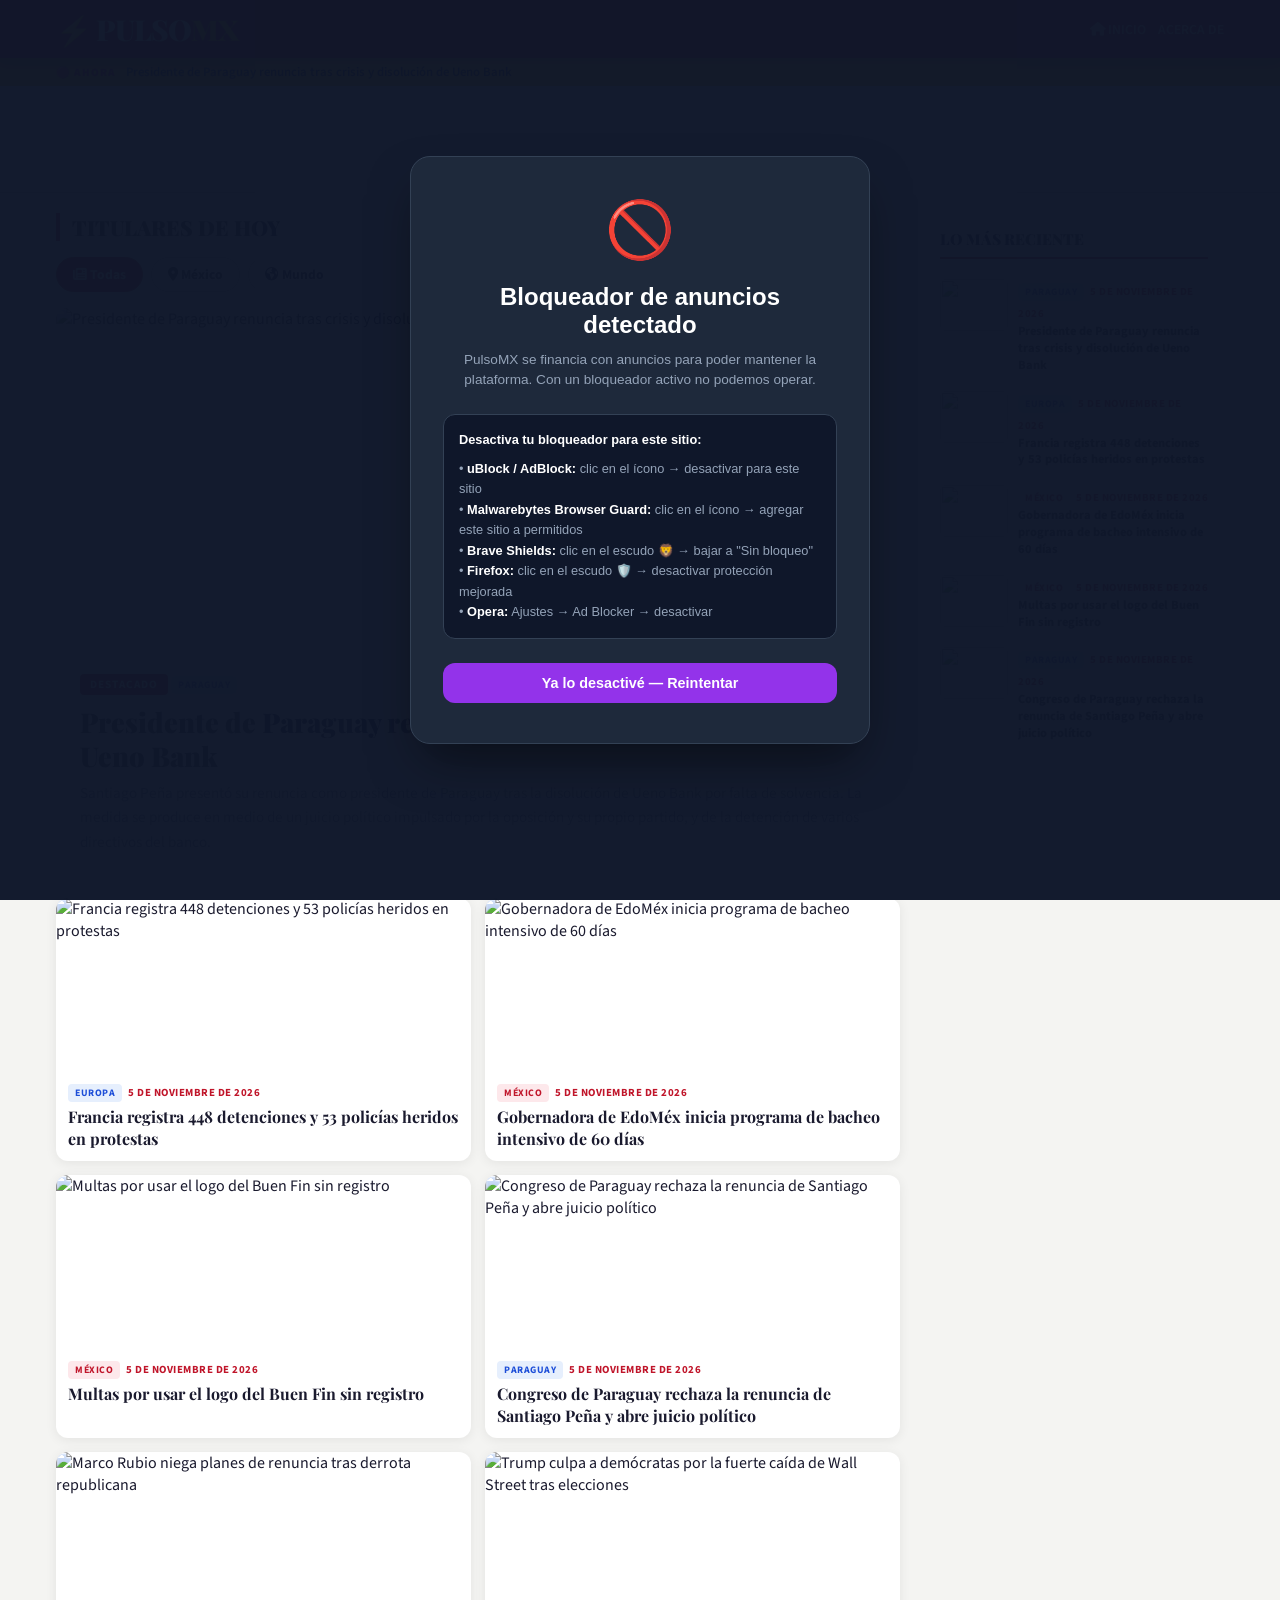
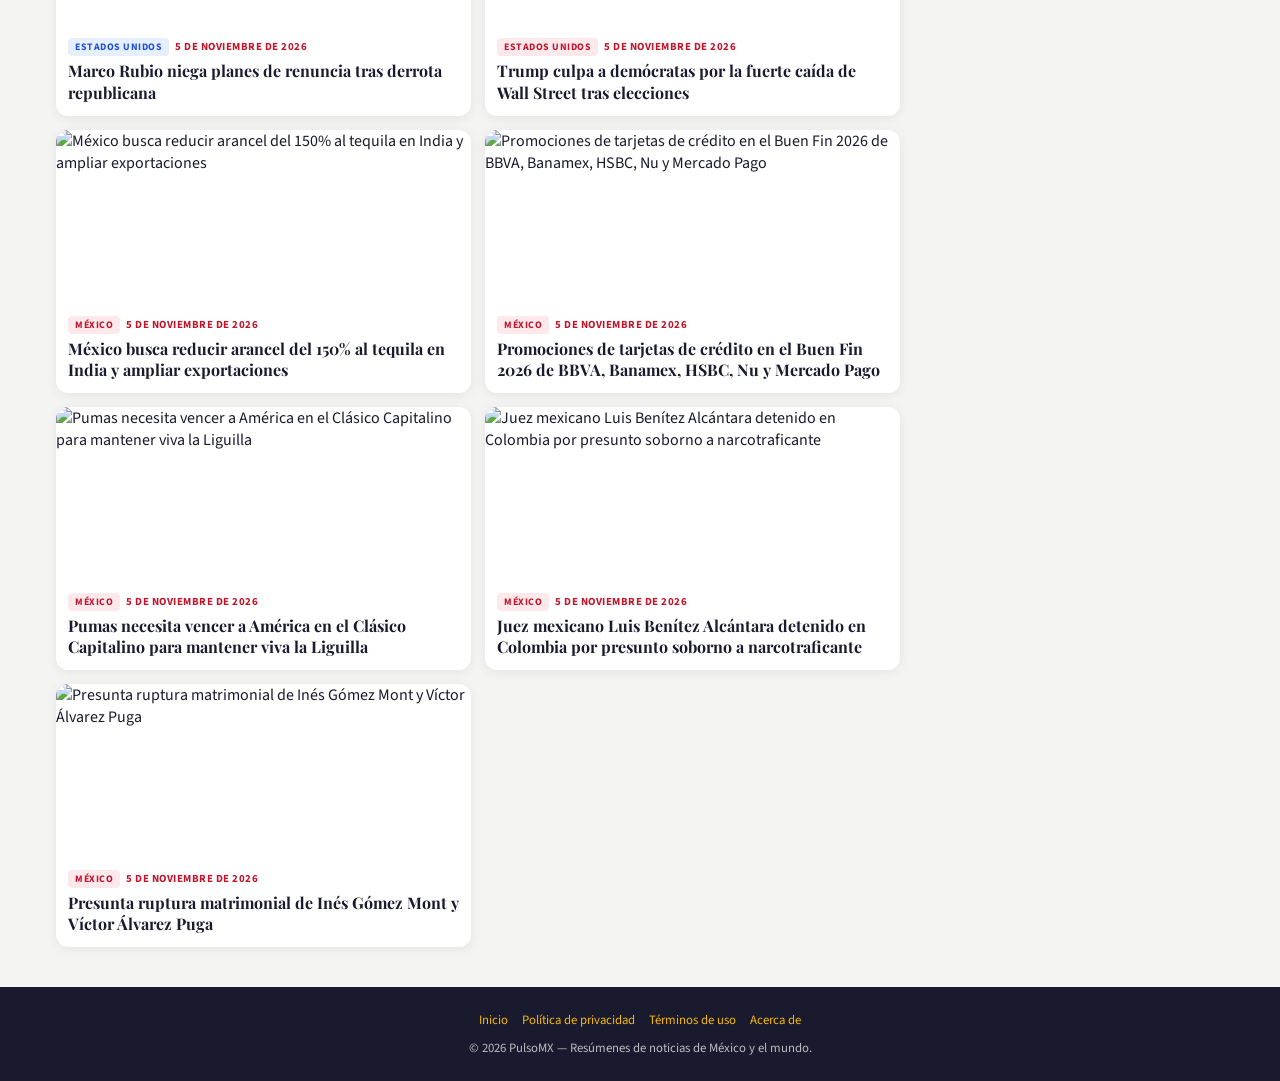
==== commit 790aa364: "Quitar la página de contacto Co-Authored-By: Claude Opus 5.5 <noreply@anthropic.com>" ====
--- a/index.html
+++ b/index.html
@@ -35,7 +35,6 @@
             <nav class="header-nav">
                 <a href="index.html"><i class="fa-solid fa-house"></i> <span class="hide-xs">Inicio</span></a>
                 <a href="acerca.html" class="hide-xs">Acerca de</a>
-                <a href="contacto.html" class="hide-xs">Contacto</a>
             </nav>
         </div>
     </header>
@@ -79,7 +78,6 @@
             <a href="index.html">Inicio</a>
             <a href="privacidad.html">Política de privacidad</a>
             <a href="terminos.html">Términos de uso</a>
-            <a href="contacto.html">Contacto</a>
             <a href="acerca.html">Acerca de</a>
         </div>
         <p>© <span id="anio">2026</span> PulsoMX — Resúmenes de noticias de México y el mundo.</p>
